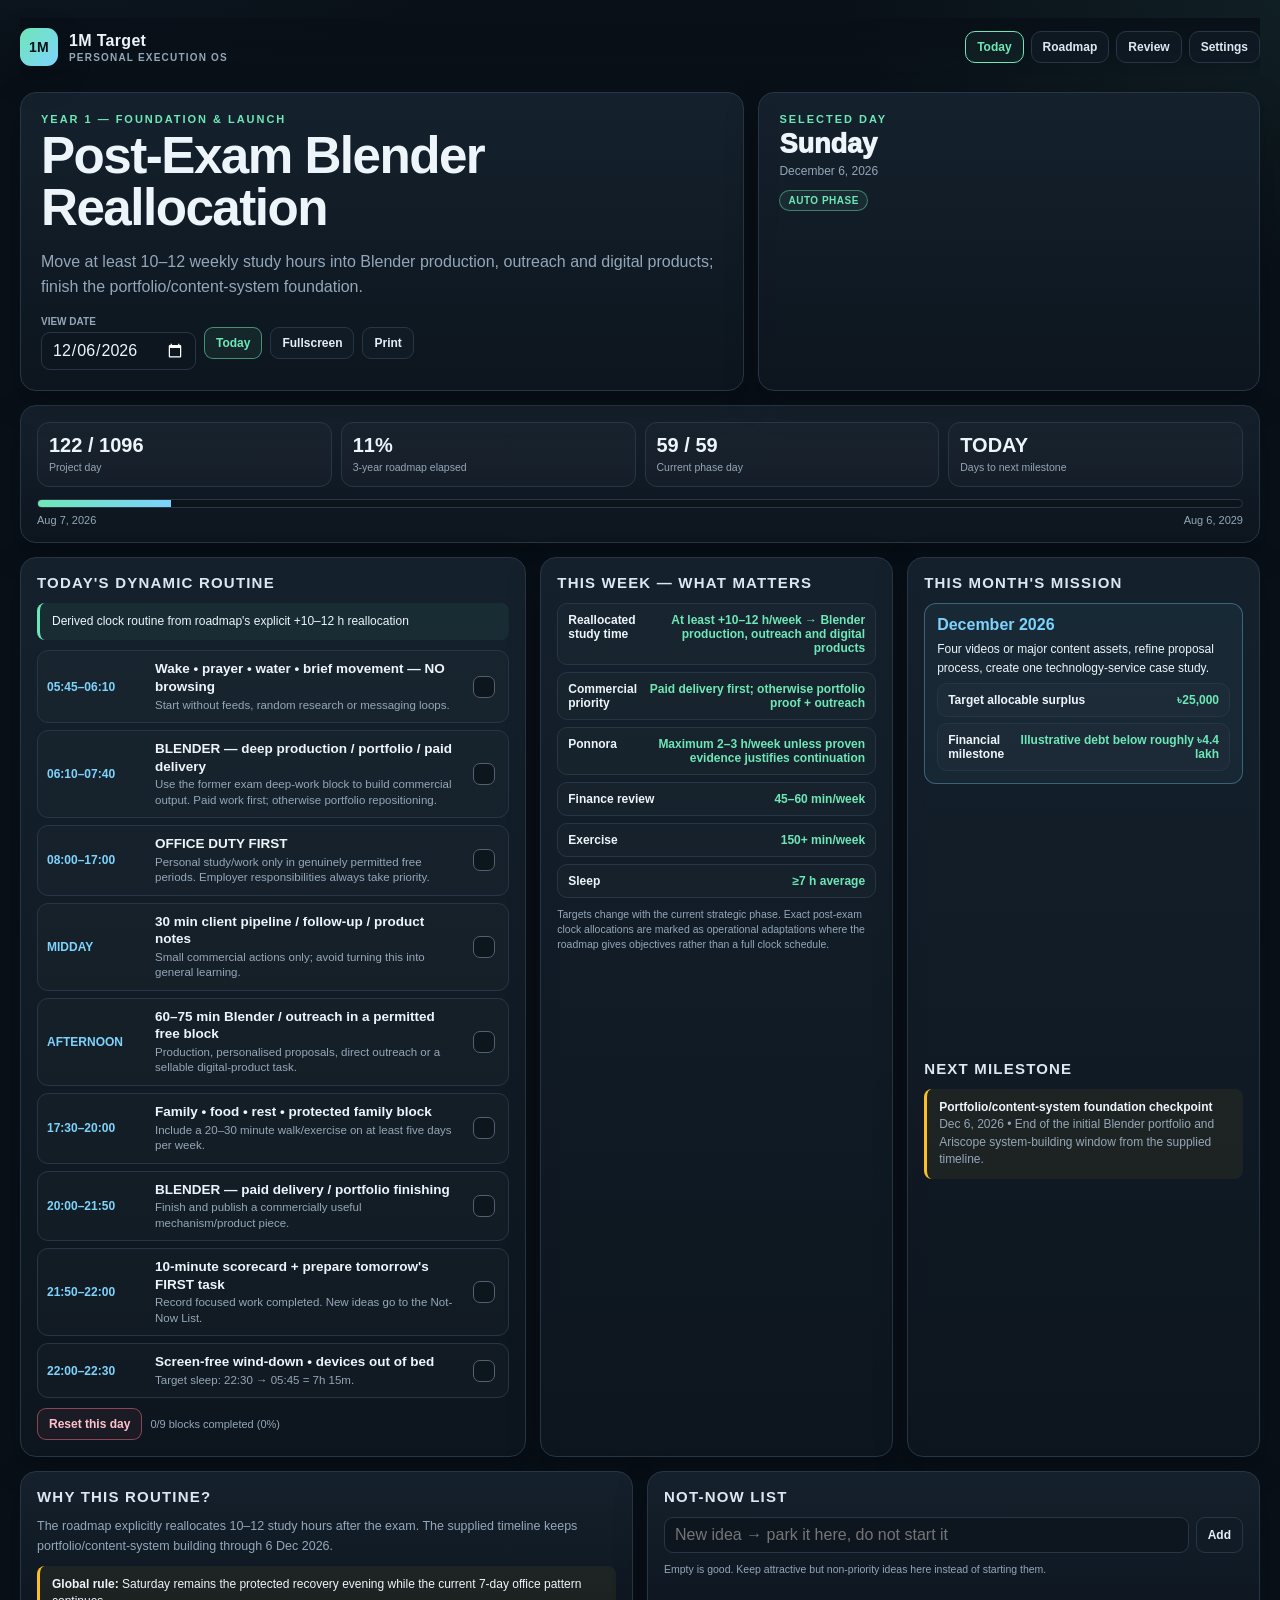
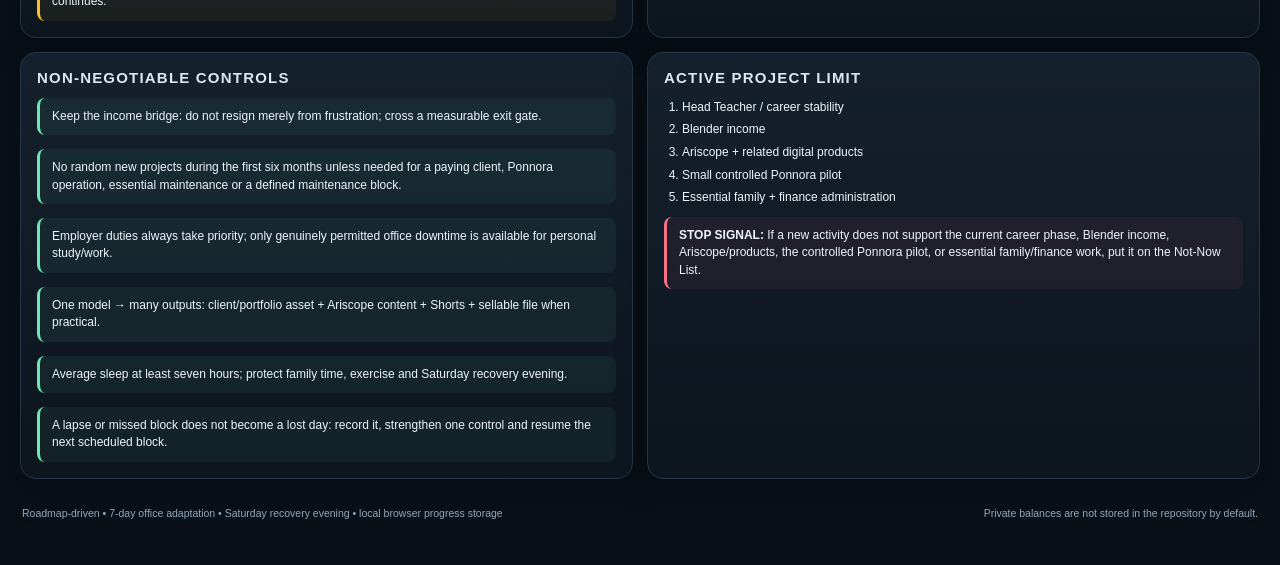
==== index.html @ 6cd64d15 "Add files via upload" ====
<!doctype html>
<html lang="en">
<head>
  <meta charset="utf-8">
  <meta name="viewport" content="width=device-width,initial-scale=1">
  <meta name="theme-color" content="#091018">
  <title>1M Target — Today</title>
  <link rel="manifest" href="manifest.webmanifest">
  <link rel="icon" href="assets/icon.svg" type="image/svg+xml">
  <link rel="stylesheet" href="css/app.css">
</head>
<body>
<div class="shell">
  <div class="topbar">
    <a class="brand" href="index.html"><span class="brandmark">1M</span><span>1M Target<small>Personal Execution OS</small></span></a>
    <nav class="nav" aria-label="Main navigation">
      <a class="active" href="index.html">Today</a><a href="timeline.html">Roadmap</a><a href="review.html">Review</a><a href="settings.html">Settings</a>
    </nav>
  </div>

  <section class="hero">
    <div class="heroMain">
      <div class="eyebrow" id="yearLabel">3-Year Execution System</div>
      <h1 id="phaseName">Loading…</h1>
      <p id="phasePriority" class="muted">—</p>
      <div class="controls">
        <label class="field"><span class="muted" style="font-size:10px;font-weight:800">VIEW DATE</span><input type="date" id="viewDate"></label>
        <button class="btn primary" id="todayBtn">Today</button>
        <button class="btn" id="fullscreenBtn">Fullscreen</button>
        <button class="btn" onclick="window.print()">Print</button>
      </div>
    </div>
    <div class="heroSide">
      <div class="eyebrow">Selected Day</div>
      <div class="big" id="dayName">—</div>
      <div class="sub" id="dateLabel">—</div>
      <div style="margin-top:12px"><span class="badge good" id="phaseBadge">AUTO PHASE</span> <span class="badge warn hide" id="examBadge">EXAM DATE ESTIMATED</span></div>
    </div>
  </section>

  <section class="card" style="margin-bottom:14px">
    <div class="kpis">
      <div class="kpi"><b id="projectDay">—</b><span>Project day</span></div>
      <div class="kpi"><b id="projectPct">—</b><span>3-year roadmap elapsed</span></div>
      <div class="kpi"><b id="phaseDay">—</b><span>Current phase day</span></div>
      <div class="kpi"><b id="nextMilestoneDays">—</b><span>Days to next milestone</span></div>
    </div>
    <div style="margin-top:12px"><div class="progress"><span id="projectProgress"></span></div><div class="progressMeta"><span id="projectStartLabel">—</span><span id="projectEndLabel">—</span></div></div>
  </section>

  <div class="grid3">
    <section class="card wide">
      <h2>Today's Dynamic Routine</h2>
      <div class="callout good" id="routineSource">—</div>
      <div class="routine" id="routineList" style="margin-top:10px"></div>
      <div class="controls" style="margin-top:10px"><button class="btn danger" id="resetRoutine">Reset this day</button><span class="muted" id="routineScore" style="font-size:11px"></span></div>
    </section>

    <section class="card">
      <h2>This Week — What Matters</h2>
      <div class="targetList" id="weeklyTargets"></div>
      <div class="sourceNote" style="margin-top:9px">Targets change with the current strategic phase. Exact post-exam clock allocations are marked as operational adaptations where the roadmap gives objectives rather than a full clock schedule.</div>
    </section>

    <section class="card stack">
      <div>
        <h2>This Month's Mission</h2>
        <div id="monthMission"></div>
      </div>
      <div>
        <h2>Next Milestone</h2>
        <div id="nextMilestone" class="callout"></div>
      </div>
      <div id="examWarning" class="notice hide"></div>
    </section>
  </div>

  <div class="grid2" style="margin-top:14px">
    <section class="card">
      <h2>Why This Routine?</h2>
      <p id="phaseRationale" class="muted" style="font-size:12.5px;margin:0"></p>
      <div class="callout" style="margin-top:10px"><b>Global rule:</b> Saturday remains the protected recovery evening while the current 7-day office pattern continues.</div>
    </section>
    <section class="card">
      <h2>Not-Now List</h2>
      <div class="notnowForm"><input id="ideaInput" type="text" placeholder="New idea → park it here, do not start it"><button class="btn" id="addIdea">Add</button></div>
      <div class="ideaList" id="ideaList"></div>
    </section>
  </div>

  <div class="grid2" style="margin-top:14px">
    <section class="card">
      <h2>Non-Negotiable Controls</h2>
      <div id="globalControls" class="stack"></div>
    </section>
    <section class="card">
      <h2>Active Project Limit</h2>
      <ol class="list" id="activeProjects"></ol>
      <div class="callout danger" style="margin-top:10px"><b>STOP SIGNAL:</b> If a new activity does not support the current career phase, Blender income, Ariscope/products, the controlled Ponnora pilot, or essential family/finance work, put it on the Not-Now List.</div>
    </section>
  </div>

  <footer class="footer">
    <span>Roadmap-driven • 7-day office adaptation • Saturday recovery evening • local browser progress storage</span>
    <span>Private balances are not stored in the repository by default.</span>
  </footer>
</div>

<script src="data/settings.js"></script>
<script src="data/milestones.js"></script>
<script src="data/roadmap.js"></script>
<script src="data/routines.js"></script>
<script src="js/date-utils.js"></script>
<script src="js/storage.js"></script>
<script src="js/phase-engine.js"></script>
<script src="js/routine-engine.js"></script>
<script src="js/app.js"></script>
</body>
</html>
---- css/app.css ----
:root{
  --bg:#091018;
  --panel:#111a24;
  --panel2:#15212d;
  --line:#273647;
  --text:#edf5fb;
  --muted:#94a7b9;
  --accent:#6ee7b7;
  --blue:#7dd3fc;
  --amber:#fbbf24;
  --red:#fb7185;
  --violet:#c4b5fd;
  --green:#86efac;
  --shadow:0 12px 34px rgba(0,0,0,.24);
  --radius:16px;
}
*{box-sizing:border-box}
html{color-scheme:dark}
body{margin:0;background:radial-gradient(900px 500px at 5% -10%,rgba(125,211,252,.08),transparent 60%),radial-gradient(800px 500px at 100% 0%,rgba(110,231,183,.07),transparent 55%),var(--bg);color:var(--text);font-family:Inter,Segoe UI,Arial,sans-serif;min-height:100vh}
a{color:inherit;text-decoration:none}
button,input,select,textarea{font:inherit}
button{cursor:pointer}
.shell{max-width:1500px;margin:0 auto;padding:18px 20px 34px}
.topbar{display:flex;align-items:center;justify-content:space-between;gap:16px;margin-bottom:16px;position:sticky;top:0;z-index:20;padding:10px 0;background:linear-gradient(180deg,rgba(9,16,24,.98),rgba(9,16,24,.82),transparent)}
.brand{display:flex;align-items:center;gap:11px;font-weight:900;letter-spacing:.02em}
.brandmark{width:38px;height:38px;border-radius:11px;display:grid;place-items:center;background:linear-gradient(135deg,var(--accent),var(--blue));color:#041017;font-size:14px;box-shadow:var(--shadow)}
.brand small{display:block;font-size:10px;color:var(--muted);font-weight:700;letter-spacing:.12em;text-transform:uppercase;margin-top:2px}
.nav{display:flex;gap:7px;flex-wrap:wrap;justify-content:flex-end}
.nav a{border:1px solid var(--line);background:rgba(17,26,36,.82);border-radius:10px;padding:8px 11px;font-size:12px;font-weight:800;color:#dce8f2}
.nav a.active,.nav a:hover{border-color:var(--accent);color:var(--accent);background:rgba(110,231,183,.06)}
.hero{display:grid;grid-template-columns:1.3fr .9fr;gap:14px;margin-bottom:14px}
.card,.heroMain,.heroSide{border:1px solid var(--line);background:linear-gradient(180deg,rgba(21,33,45,.97),rgba(13,21,30,.97));border-radius:var(--radius);box-shadow:var(--shadow)}
.heroMain,.heroSide{padding:20px}
.eyebrow{font-size:11px;letter-spacing:.18em;text-transform:uppercase;font-weight:900;color:var(--accent)}
h1{margin:5px 0 7px;font-size:clamp(30px,4vw,52px);line-height:1.02;letter-spacing:-.03em}
h2{margin:0 0 12px;font-size:15px;letter-spacing:.08em;text-transform:uppercase;color:#dce7ef}
h3{margin:0 0 8px;font-size:18px}
p{line-height:1.55}.muted{color:var(--muted)}
.heroSide .big{font-size:27px;font-weight:950;margin-top:4px}.heroSide .sub{font-size:12px;color:var(--muted);margin-top:4px}
.badge{display:inline-flex;align-items:center;gap:6px;border:1px solid var(--line);border-radius:999px;padding:4px 8px;font-size:10px;font-weight:900;letter-spacing:.05em;text-transform:uppercase;color:#dbe8f2;background:rgba(255,255,255,.025)}
.badge.good{border-color:rgba(110,231,183,.45);color:var(--accent);background:rgba(110,231,183,.08)}
.badge.warn{border-color:rgba(251,191,36,.45);color:#ffd970;background:rgba(251,191,36,.08)}
.badge.danger{border-color:rgba(251,113,133,.45);color:#ffc2cd;background:rgba(251,113,133,.08)}
.grid3{display:grid;grid-template-columns:1.32fr .92fr .92fr;gap:14px}.grid2{display:grid;grid-template-columns:1fr 1fr;gap:14px}.stack{display:grid;gap:14px}
.card{padding:16px}
.kpis{display:grid;grid-template-columns:repeat(4,1fr);gap:9px}.kpi{border:1px solid var(--line);border-radius:12px;padding:11px;background:rgba(255,255,255,.018)}.kpi b{font-size:20px;display:block}.kpi span{font-size:10.5px;color:var(--muted);line-height:1.3}
.progress{height:9px;border-radius:999px;background:#0c131b;border:1px solid #293847;overflow:hidden}.progress>span{height:100%;display:block;background:linear-gradient(90deg,var(--accent),var(--blue));width:0}
.progressMeta{display:flex;justify-content:space-between;gap:10px;font-size:11px;color:var(--muted);margin-top:6px}
.routine{display:grid;gap:7px}.slot{display:grid;grid-template-columns:98px 1fr 30px;gap:10px;align-items:center;border:1px solid var(--line);background:rgba(255,255,255,.016);border-radius:11px;padding:9px}.slot .time{font-size:12px;font-weight:900;color:var(--blue)}.slot .title{font-size:13.5px;font-weight:800;line-height:1.3}.slot .detail{font-size:11.5px;color:var(--muted);line-height:1.35;margin-top:2px}
.check{appearance:none;width:22px;height:22px;border-radius:7px;border:1px solid #526171;background:#0d151d;position:relative}.check:checked{background:var(--accent);border-color:var(--accent)}.check:checked:after{content:'✓';position:absolute;inset:-1px 0 0 0;display:grid;place-items:center;color:#06130e;font-size:16px;font-weight:1000}
.targetList{display:grid;gap:7px}.target{display:grid;grid-template-columns:1fr auto;gap:10px;border:1px solid var(--line);border-radius:10px;padding:9px 10px;background:rgba(255,255,255,.015);font-size:12px}.target b{font-size:12px}.target span{color:var(--accent);font-weight:800;text-align:right}
.callout{border-left:3px solid var(--amber);background:rgba(251,191,36,.06);padding:10px 12px;border-radius:8px;font-size:12px;line-height:1.45}.callout.good{border-left-color:var(--accent);background:rgba(110,231,183,.06)}.callout.danger{border-left-color:var(--red);background:rgba(251,113,133,.06)}
.controls{display:flex;gap:8px;align-items:center;flex-wrap:wrap}.btn{border:1px solid var(--line);background:#111b26;color:#e4eef6;border-radius:9px;padding:8px 11px;font-weight:800;font-size:12px}.btn:hover{border-color:#526b83}.btn.primary{border-color:rgba(110,231,183,.55);color:var(--accent);background:rgba(110,231,183,.07)}.btn.danger{border-color:rgba(251,113,133,.5);color:#ffc1cc;background:rgba(251,113,133,.06)}
input[type=date],input[type=text],input[type=number],select,textarea{border:1px solid var(--line);background:#0d151e;color:var(--text);border-radius:9px;padding:8px 10px;min-height:36px}textarea{width:100%;min-height:82px;resize:vertical}.field{display:grid;gap:5px}.field label{font-size:11px;color:var(--muted);font-weight:800}.formGrid{display:grid;grid-template-columns:repeat(2,minmax(0,1fr));gap:10px}.formGrid.one{grid-template-columns:1fr}
.monthMission{border:1px solid rgba(125,211,252,.35);background:rgba(125,211,252,.05);border-radius:12px;padding:12px}.monthMission strong{color:var(--blue)}
.list{margin:0;padding-left:18px;line-height:1.55;font-size:12px}.list li+li{margin-top:4px}
.notnowForm{display:flex;gap:7px}.notnowForm input{flex:1}.ideaList{display:grid;gap:6px;margin-top:9px}.idea{display:grid;grid-template-columns:1fr auto;gap:8px;align-items:center;border:1px solid var(--line);border-radius:9px;padding:8px 9px;font-size:12px;background:rgba(255,255,255,.015)}
.sourceNote{font-size:10.5px;color:var(--muted);line-height:1.45}
.footer{margin-top:16px;padding:12px 2px;color:var(--muted);font-size:10.5px;display:flex;justify-content:space-between;gap:12px;flex-wrap:wrap}
.timelineTracks{display:grid;gap:11px}.track{border:1px solid var(--line);border-radius:13px;padding:12px;background:rgba(255,255,255,.014)}.trackHead{display:flex;justify-content:space-between;gap:10px;align-items:center;margin-bottom:8px}.trackHead b{font-size:13px}.trackItems{display:grid;gap:7px}.trackItem{border-left:4px solid var(--blue);background:rgba(125,211,252,.05);padding:9px 10px;border-radius:8px;display:grid;grid-template-columns:1fr auto;gap:12px}.trackItem.active{outline:1px solid var(--accent);background:rgba(110,231,183,.07)}.trackItem .date{font-size:10.5px;color:var(--muted);white-space:nowrap}.trackItem .name{font-size:12.5px;font-weight:850}.trackItem small{display:block;color:var(--muted);font-size:10.5px;margin-top:3px}
.yearCards{display:grid;grid-template-columns:repeat(3,1fr);gap:10px}.yearCard{border:1px solid var(--line);border-radius:12px;padding:12px}.yearCard.active{border-color:var(--accent);background:rgba(110,231,183,.05)}.yearCard h3{font-size:14px}.yearCard p{font-size:11.5px;color:var(--muted);margin:6px 0 0}
.milestones{display:grid;gap:7px}.milestone{display:grid;grid-template-columns:105px 1fr;gap:10px;border-bottom:1px dashed var(--line);padding:8px 0}.milestone:last-child{border-bottom:0}.milestone .date{font-size:11px;color:var(--blue);font-weight:900}.milestone .title{font-size:12px;font-weight:800}.milestone small{display:block;color:var(--muted);margin-top:2px;font-size:10.5px}
.reviewQ{display:grid;gap:6px;margin-bottom:12px}.reviewQ label{font-size:12px;font-weight:800}.saveStatus{font-size:11px;color:var(--accent);min-height:16px}
.gate{display:grid;gap:7px}.gateItem{display:grid;grid-template-columns:26px 1fr;gap:9px;align-items:start;border:1px solid var(--line);border-radius:10px;padding:9px;background:rgba(255,255,255,.014)}.gateItem input{margin-top:2px}.gateItem b{font-size:12px}.gateItem small{display:block;color:var(--muted);font-size:10.5px;margin-top:2px}
.notice{border:1px solid rgba(251,191,36,.38);background:rgba(251,191,36,.055);padding:10px 12px;border-radius:10px;font-size:11.5px;line-height:1.45}
.privacy{border-color:rgba(110,231,183,.38);background:rgba(110,231,183,.055)}
.hide{display:none!important}
@media(max-width:1150px){.grid3{grid-template-columns:1fr 1fr}.grid3>.wide{grid-column:1/-1}.hero{grid-template-columns:1fr}.kpis{grid-template-columns:repeat(2,1fr)}}
@media(max-width:760px){.shell{padding:10px 11px 26px}.topbar{align-items:flex-start;flex-direction:column}.nav{justify-content:flex-start}.grid3,.grid2,.formGrid,.yearCards{grid-template-columns:1fr}.slot{grid-template-columns:82px 1fr 28px}.kpis{grid-template-columns:1fr 1fr}.trackItem{grid-template-columns:1fr}.trackItem .date{white-space:normal}.heroMain,.heroSide,.card{padding:13px}.notnowForm{flex-direction:column}.milestone{grid-template-columns:90px 1fr}}
@media print{body{background:#fff;color:#111}.topbar,.controls,.notnowForm,.footer,.btn{display:none!important}.card,.heroMain,.heroSide,.yearCard,.track{box-shadow:none;background:#fff;border-color:#bbb}.muted,.slot .detail,.sourceNote,.trackItem small,.yearCard p{color:#444}.slot,.target,.idea,.trackItem{background:#fff;border-color:#ccc}.shell{max-width:none;padding:0}.hero{grid-template-columns:1fr 1fr}@page{margin:10mm}}
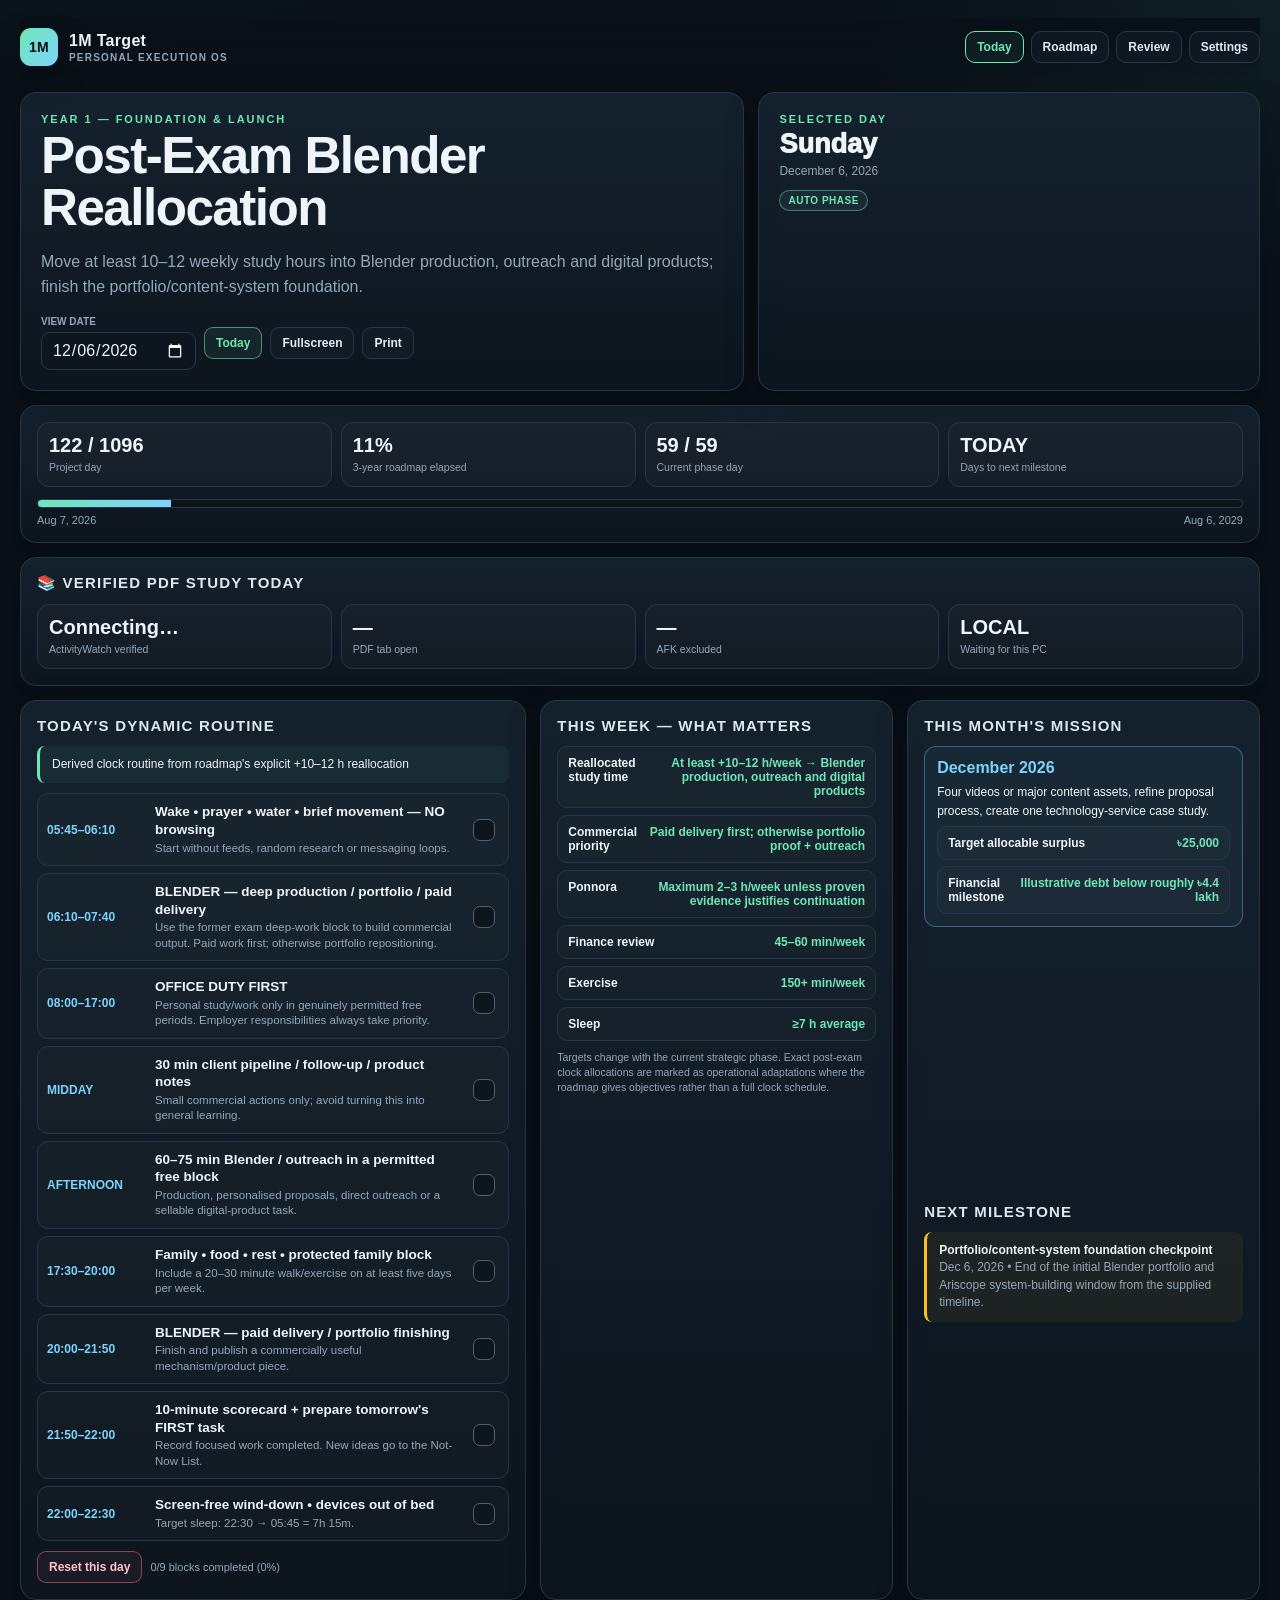
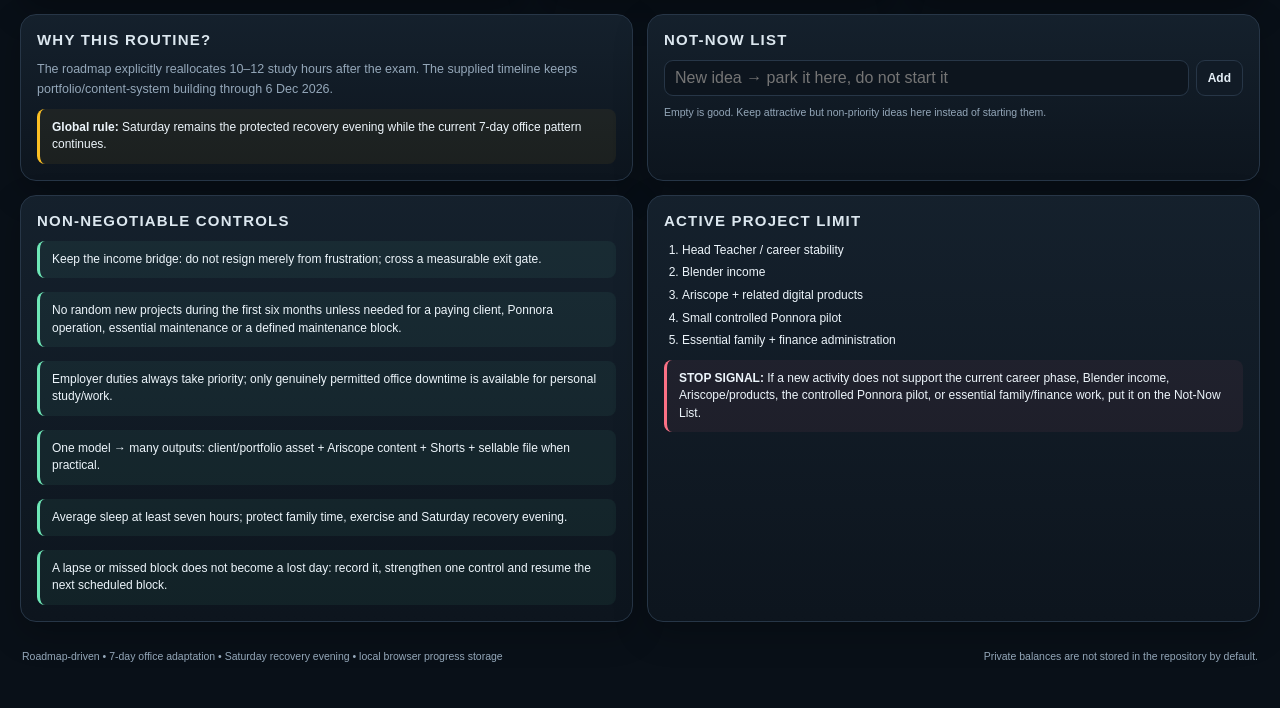
==== commit e8833af3: "Update index.html" ====
--- a/index.html
+++ b/index.html
@@ -48,6 +48,32 @@
     <div style="margin-top:12px"><div class="progress"><span id="projectProgress"></span></div><div class="progressMeta"><span id="projectStartLabel">—</span><span id="projectEndLabel">—</span></div></div>
   </section>
 
+  <section class="card" id="pdfReadingCard" style="margin-bottom:14px">
+  <h2>📚 Verified PDF Study Today</h2>
+
+  <div class="kpis">
+    <div class="kpi">
+      <b id="pdfVerifiedTime">Connecting…</b>
+      <span>ActivityWatch verified</span>
+    </div>
+
+    <div class="kpi">
+      <b id="pdfRawTime">—</b>
+      <span>PDF tab open</span>
+    </div>
+
+    <div class="kpi">
+      <b id="pdfAfkTime">—</b>
+      <span>AFK excluded</span>
+    </div>
+
+    <div class="kpi">
+      <b id="pdfReadingStatus">LOCAL</b>
+      <span id="pdfReadingUpdated">Waiting for this PC</span>
+    </div>
+  </div>
+</section>
+  
   <div class="grid3">
     <section class="card wide">
       <h2>Today's Dynamic Routine</h2>
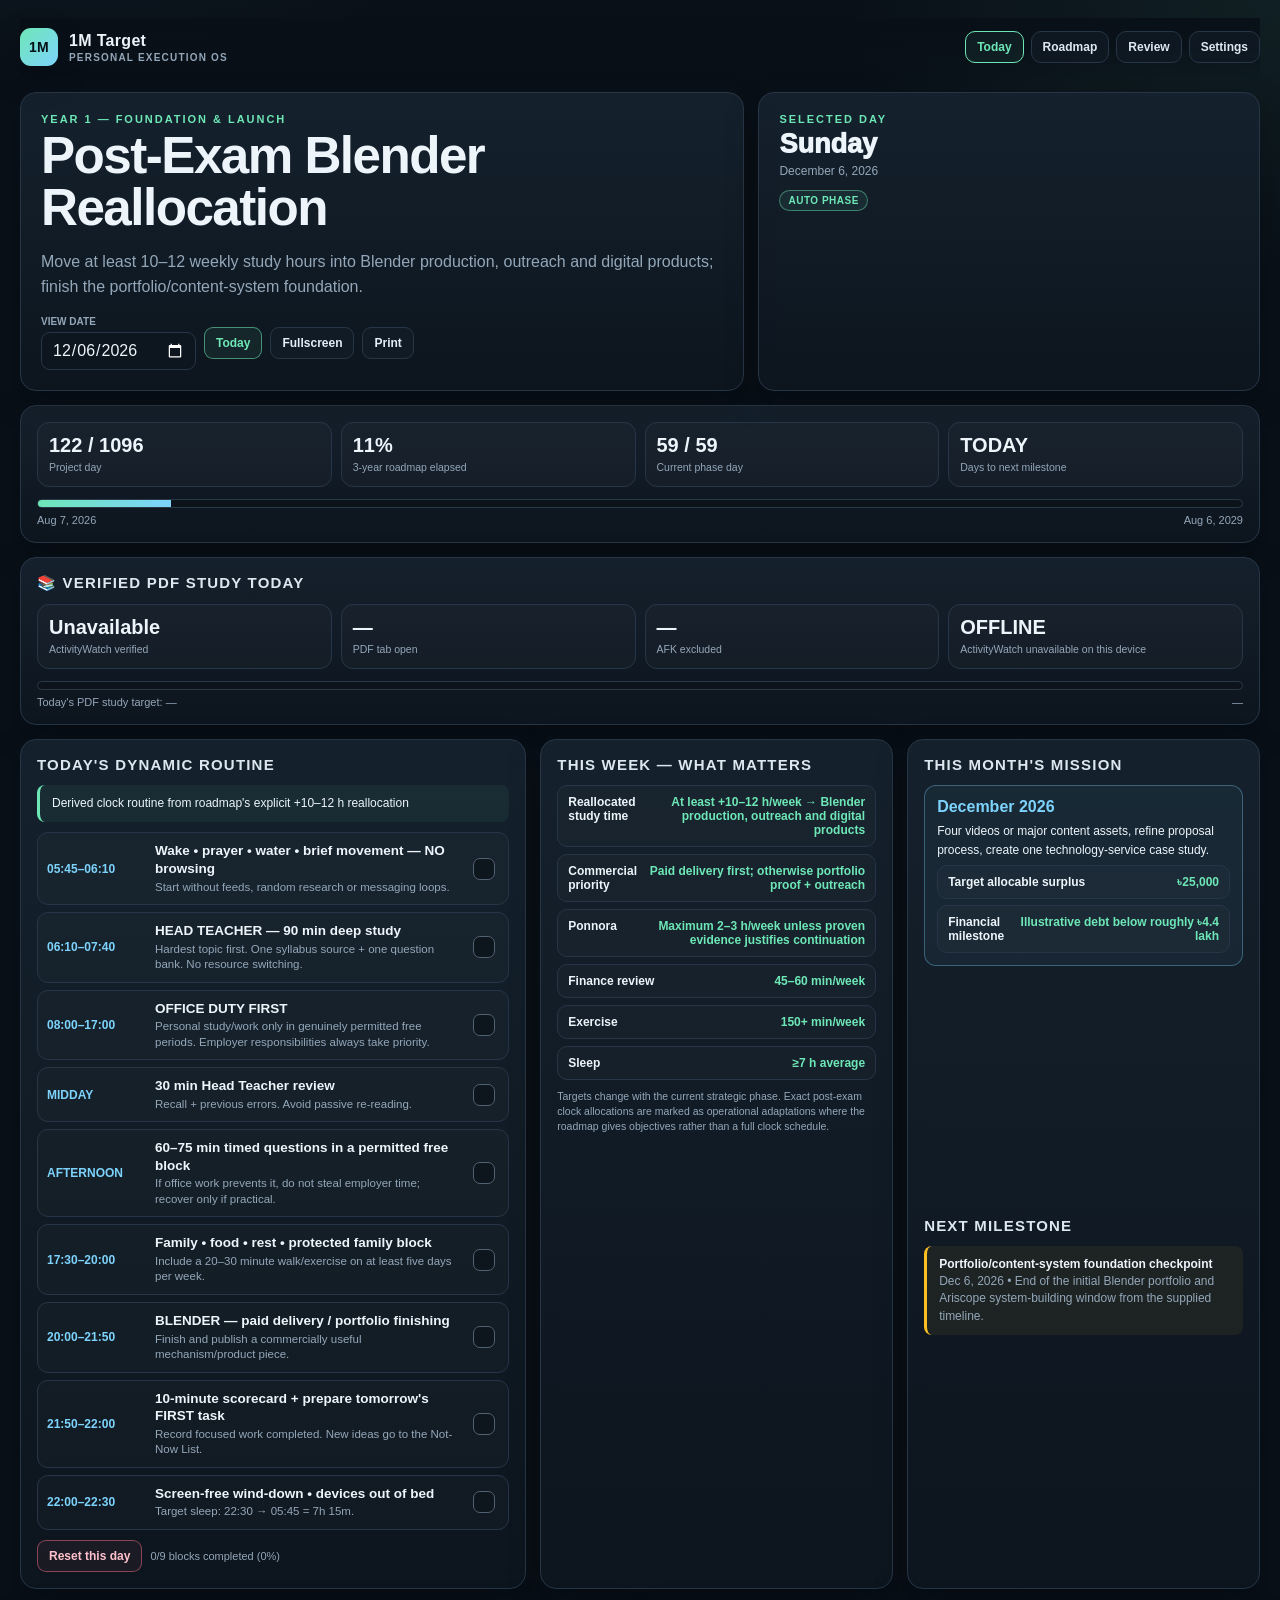
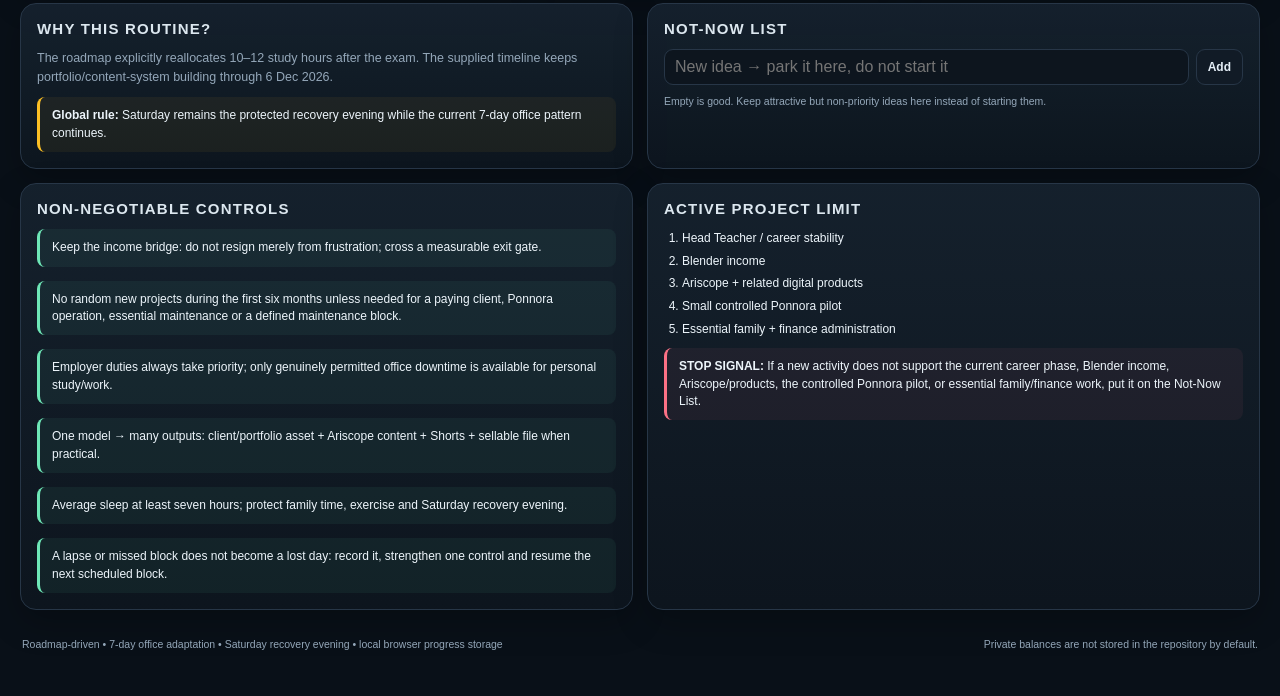
==== commit 6d73eb64: "Update index.html" ====
--- a/index.html
+++ b/index.html
@@ -72,6 +72,16 @@
       <span id="pdfReadingUpdated">Waiting for this PC</span>
     </div>
   </div>
+  <div style="margin-top:12px">
+    <div class="progress">
+      <span id="pdfTargetProgress"></span>
+    </div>
+
+    <div class="progressMeta">
+      <span id="pdfTargetLabel">Today's PDF study target: —</span>
+      <span id="pdfTargetPct">—</span>
+    </div>
+  </div>   
 </section>
   
   <div class="grid3">
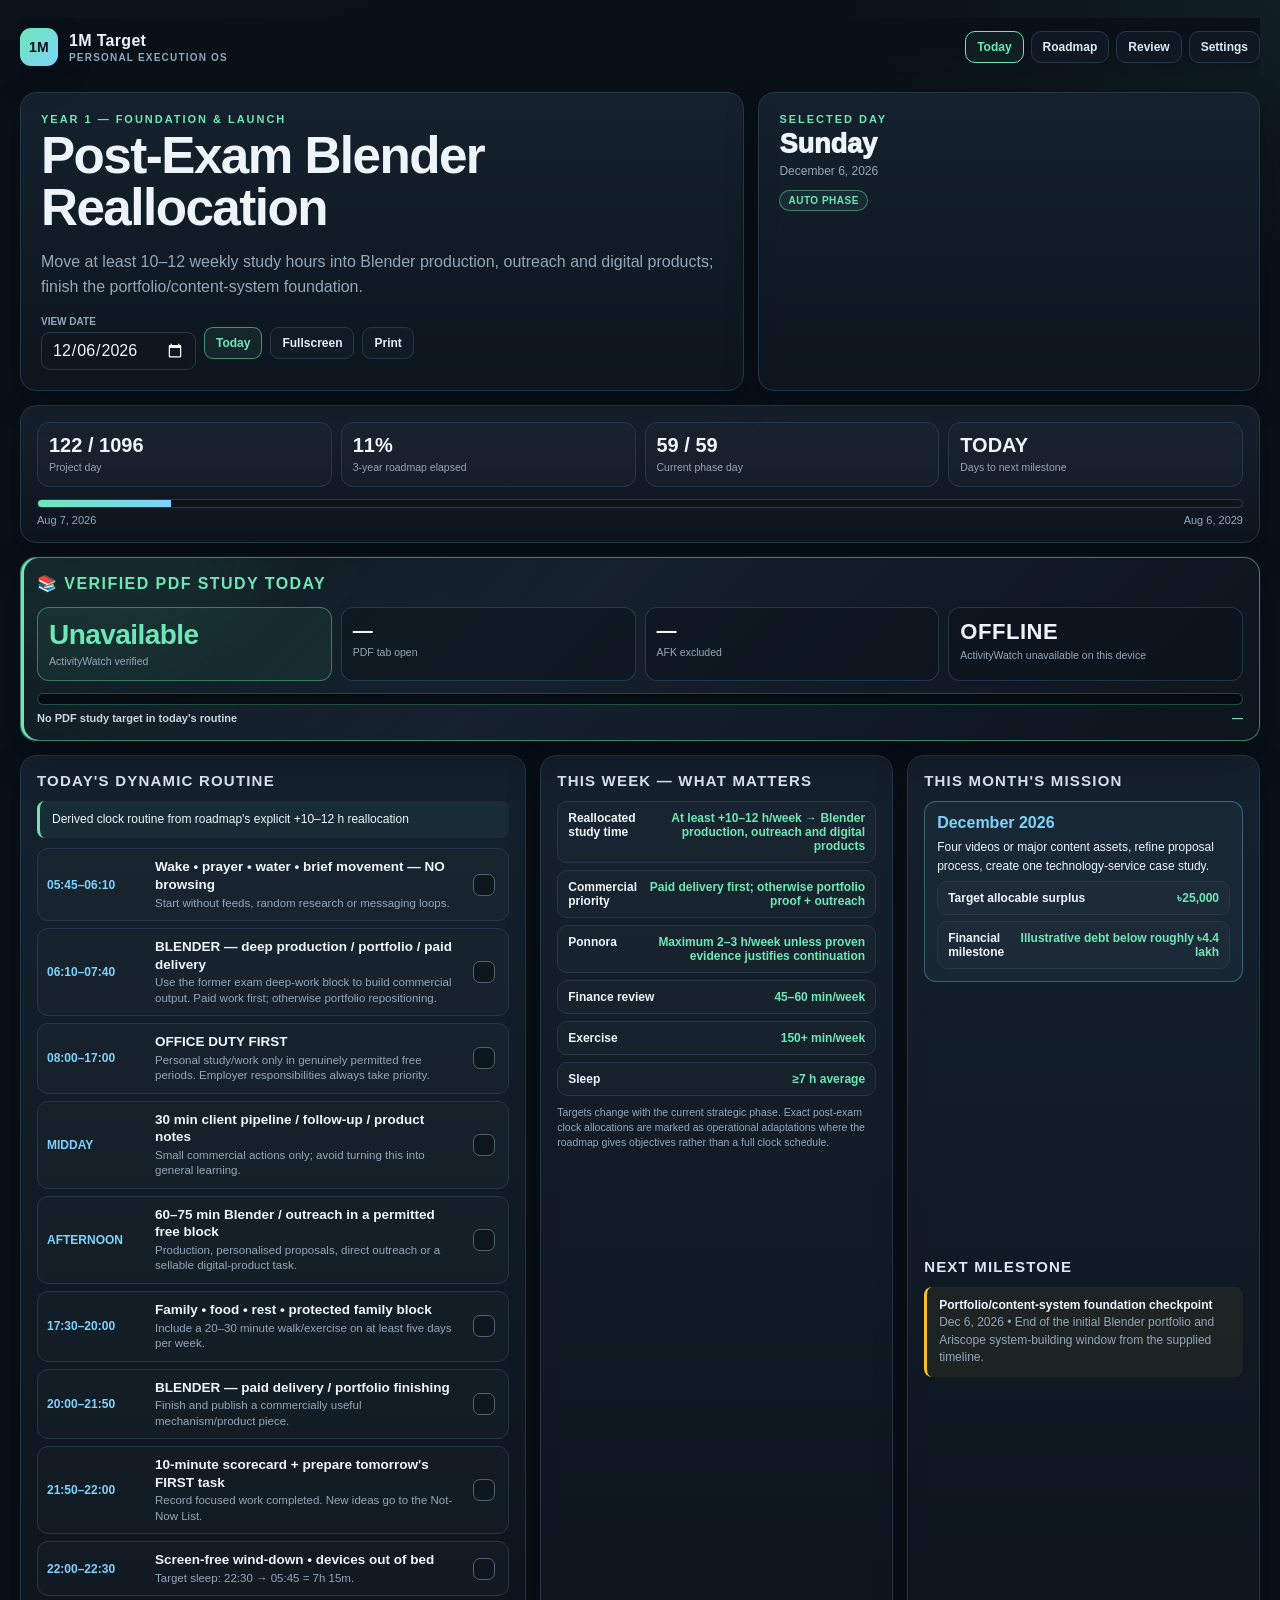
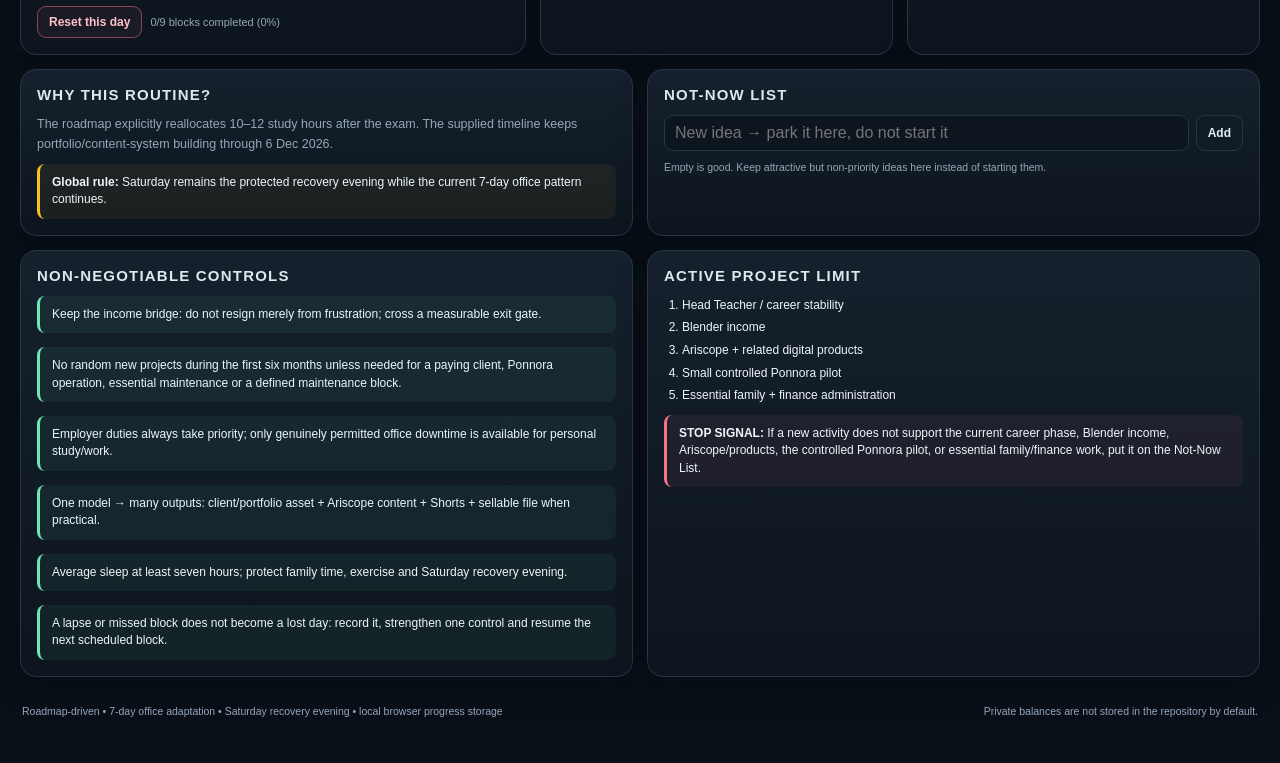
==== commit 9f1c1cea: "Update index.html" ====
--- a/index.html
+++ b/index.html
@@ -72,16 +72,34 @@
       <span id="pdfReadingUpdated">Waiting for this PC</span>
     </div>
   </div>
-  <div style="margin-top:12px">
-    <div class="progress">
-      <span id="pdfTargetProgress"></span>
-    </div>
+<div style="margin-top:12px">
 
-    <div class="progressMeta">
-      <span id="pdfTargetLabel">Today's PDF study target: —</span>
-      <span id="pdfTargetPct">—</span>
-    </div>
-  </div>   
+  <!-- New dynamic segmented study bar -->
+  <div
+    id="pdfSegmentBar"
+    class="pdfSegmentBar"
+    aria-label="Today's PDF study blocks"
+    hidden
+  ></div>
+
+  <!-- Shows which routine block the verified time is currently filling -->
+  <div
+    id="pdfCurrentBlock"
+    class="pdfCurrentBlock"
+    hidden
+  ></div>
+
+  <!-- Existing bar kept temporarily until segmented system is activated -->
+  <div class="progress" id="pdfLegacyProgress">
+    <span id="pdfTargetProgress"></span>
+  </div>
+
+  <div class="progressMeta">
+    <span id="pdfTargetLabel">Today's PDF study target: —</span>
+    <span id="pdfTargetPct">—</span>
+  </div>
+
+</div>
 </section>
   
   <div class="grid3">
--- a/css/app.css
+++ b/css/app.css
@@ -67,4 +67,138 @@
 .hide{display:none!important}
 @media(max-width:1150px){.grid3{grid-template-columns:1fr 1fr}.grid3>.wide{grid-column:1/-1}.hero{grid-template-columns:1fr}.kpis{grid-template-columns:repeat(2,1fr)}}
 @media(max-width:760px){.shell{padding:10px 11px 26px}.topbar{align-items:flex-start;flex-direction:column}.nav{justify-content:flex-start}.grid3,.grid2,.formGrid,.yearCards{grid-template-columns:1fr}.slot{grid-template-columns:82px 1fr 28px}.kpis{grid-template-columns:1fr 1fr}.trackItem{grid-template-columns:1fr}.trackItem .date{white-space:normal}.heroMain,.heroSide,.card{padding:13px}.notnowForm{flex-direction:column}.milestone{grid-template-columns:90px 1fr}}
+
+/* ================================================================
+   VERIFIED PDF STUDY — PRIMARY EXECUTION METRIC
+   ================================================================ */
+
+#pdfReadingCard{
+  position:relative;
+  overflow:hidden;
+
+  border-color:rgba(110,231,183,.48);
+
+  background:
+    linear-gradient(
+      135deg,
+      rgba(110,231,183,.075),
+      rgba(21,33,45,.98) 42%,
+      rgba(13,21,30,.98)
+    );
+
+  box-shadow:
+    0 16px 40px rgba(0,0,0,.30),
+    0 0 0 1px rgba(110,231,183,.05),
+    inset 3px 0 0 var(--accent);
+}
+
+
+/* subtle highlight — not distracting */
+#pdfReadingCard::before{
+  content:"";
+  position:absolute;
+  top:-100px;
+  left:-80px;
+  width:320px;
+  height:190px;
+  border-radius:50%;
+  background:rgba(110,231,183,.055);
+  filter:blur(38px);
+  pointer-events:none;
+}
+
+
+/* Section heading */
+#pdfReadingCard h2{
+  position:relative;
+  z-index:1;
+
+  color:var(--accent);
+  font-size:16px;
+  letter-spacing:.09em;
+  margin-bottom:14px;
+}
+
+
+/* KPI boxes */
+#pdfReadingCard .kpis{
+  position:relative;
+  z-index:1;
+}
+
+#pdfReadingCard .kpi{
+  background:rgba(9,16,24,.40);
+  border-color:rgba(125,211,252,.18);
+}
+
+
+/* Most important number */
+#pdfReadingCard .kpi:first-child{
+  border-color:rgba(110,231,183,.42);
+  background:rgba(110,231,183,.055);
+}
+
+#pdfVerifiedTime{
+  font-size:28px !important;
+  color:var(--accent);
+  letter-spacing:-.02em;
+}
+
+
+/* Current connection state */
+#pdfReadingStatus{
+  font-size:22px !important;
+  letter-spacing:.025em;
+}
+
+
+/* Stronger study progress bar */
+#pdfReadingCard .progress{
+  height:12px;
+
+  border-color:rgba(110,231,183,.28);
+
+  background:rgba(5,11,17,.85);
+
+  box-shadow:
+    inset 0 1px 3px rgba(0,0,0,.4);
+}
+
+#pdfReadingCard .progress > span{
+  box-shadow:
+    0 0 12px rgba(110,231,183,.28);
+}
+
+
+/* Target information */
+#pdfReadingCard .progressMeta{
+  margin-top:7px;
+  font-weight:700;
+}
+
+#pdfTargetLabel{
+  color:#c9d8e3;
+}
+
+#pdfTargetPct{
+  color:var(--accent);
+  font-weight:900;
+}
+
+
+/* Mobile */
+@media(max-width:760px){
+  #pdfVerifiedTime{
+    font-size:25px !important;
+  }
+
+  #pdfReadingStatus{
+    font-size:19px !important;
+  }
+
+  #pdfReadingCard .progress{
+    height:11px;
+  }
+}
+
 @media print{body{background:#fff;color:#111}.topbar,.controls,.notnowForm,.footer,.btn{display:none!important}.card,.heroMain,.heroSide,.yearCard,.track{box-shadow:none;background:#fff;border-color:#bbb}.muted,.slot .detail,.sourceNote,.trackItem small,.yearCard p{color:#444}.slot,.target,.idea,.trackItem{background:#fff;border-color:#ccc}.shell{max-width:none;padding:0}.hero{grid-template-columns:1fr 1fr}@page{margin:10mm}}
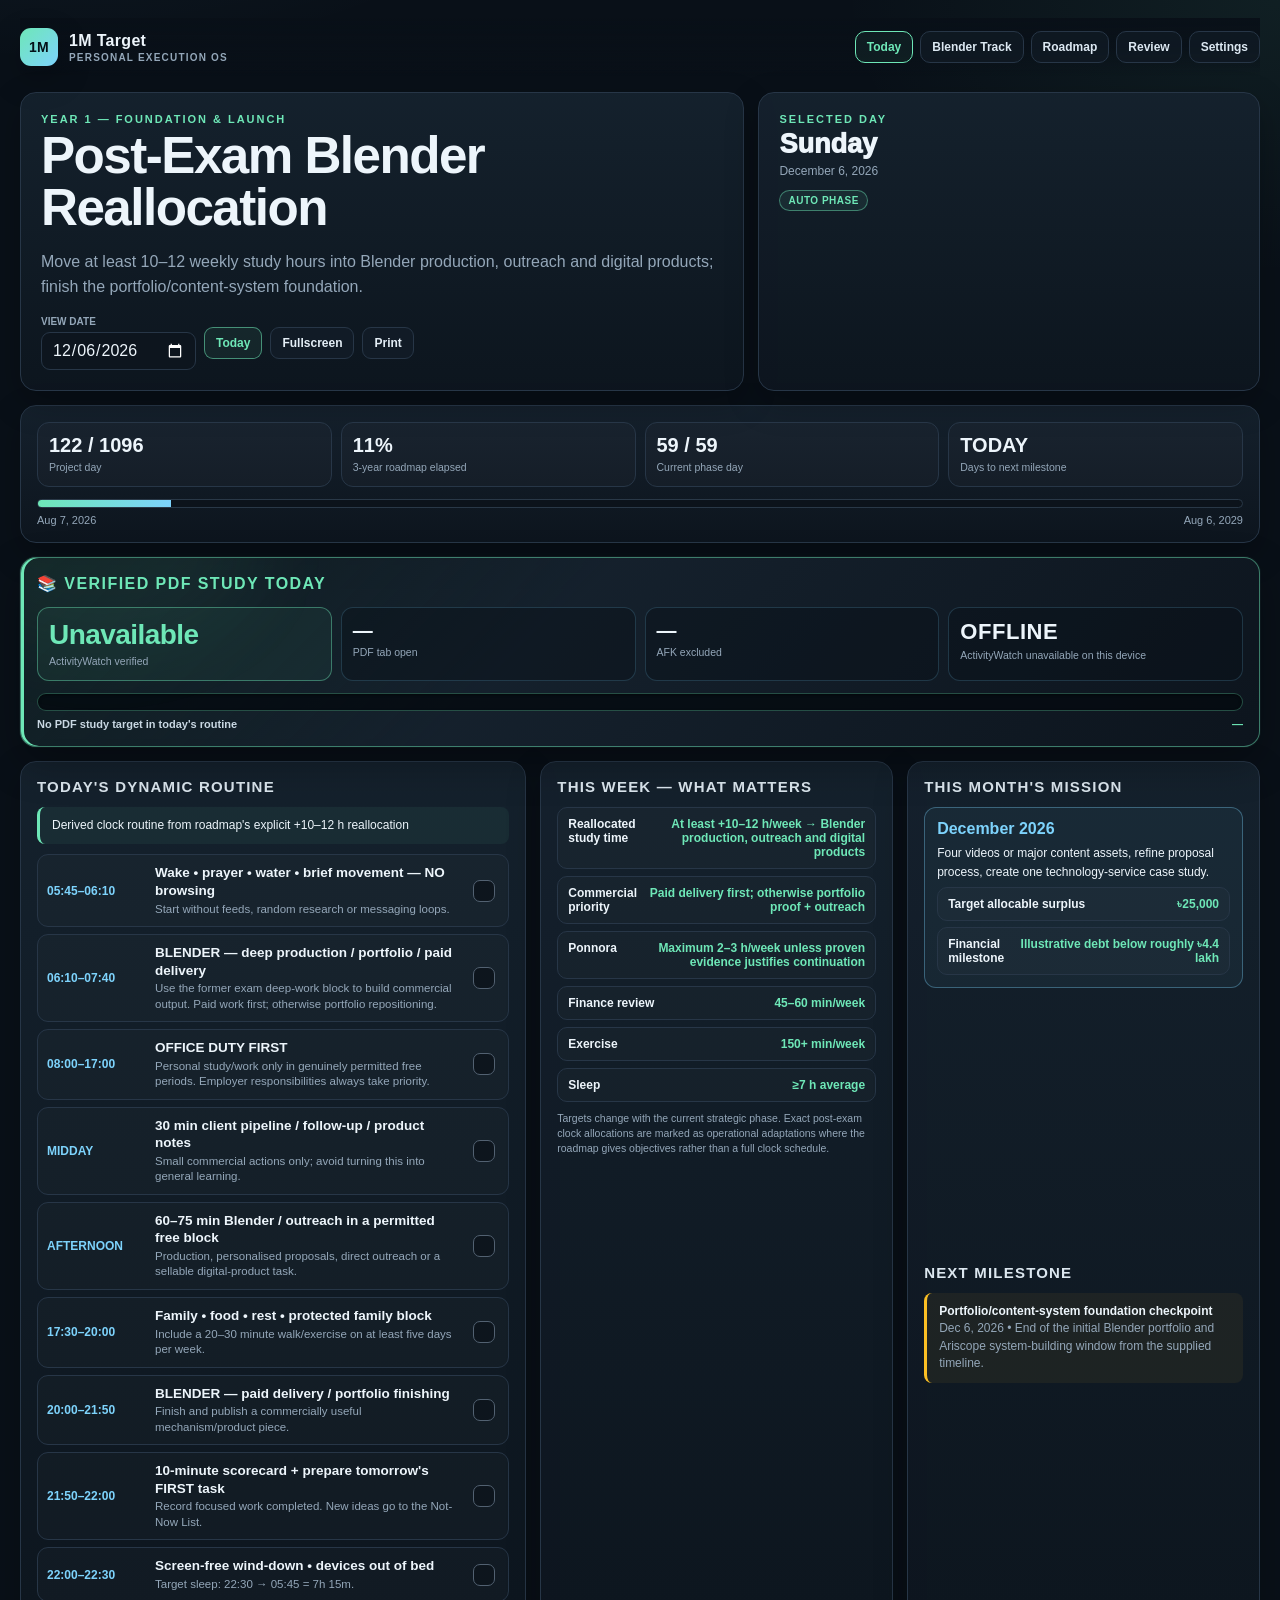
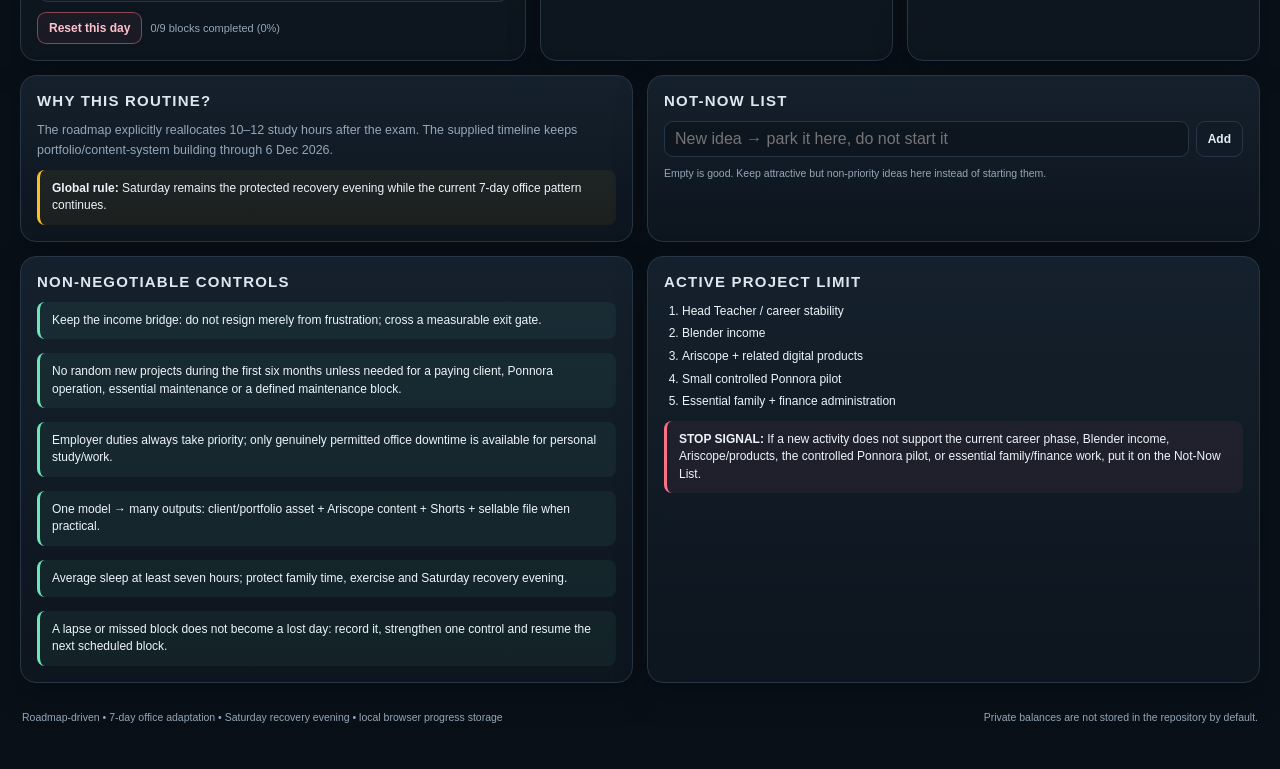
==== commit 03814c5a: "Add Blender Track navigation link" ====
--- a/index.html
+++ b/index.html
@@ -14,7 +14,7 @@
   <div class="topbar">
     <a class="brand" href="index.html"><span class="brandmark">1M</span><span>1M Target<small>Personal Execution OS</small></span></a>
     <nav class="nav" aria-label="Main navigation">
-      <a class="active" href="index.html">Today</a><a href="timeline.html">Roadmap</a><a href="review.html">Review</a><a href="settings.html">Settings</a>
+      <a class="active" href="index.html">Today</a><a href="blender.html">Blender Track</a><a href="timeline.html">Roadmap</a><a href="review.html">Review</a><a href="settings.html">Settings</a>
     </nav>
   </div>
 
--- a/css/app.css
+++ b/css/app.css
@@ -201,4 +201,116 @@
   }
 }
 
+/* ================================================================
+   VERIFIED PDF STUDY — SEGMENTED ROUTINE PROGRESS
+   ================================================================ */
+
+.pdfSegmentBar{
+  display:flex;
+  width:100%;
+  min-height:18px;
+  border:1px solid rgba(110,231,183,.30);
+  border-radius:999px;
+  overflow:hidden;
+  background:rgba(5,11,17,.85);
+  box-shadow:
+    inset 0 1px 3px rgba(0,0,0,.45);
+}
+
+.pdfSegment{
+  position:relative;
+  min-width:0;
+  height:18px;
+  background:rgba(255,255,255,.035);
+  border-right:1px solid rgba(255,255,255,.12);
+  overflow:hidden;
+}
+
+.pdfSegment:last-child{
+  border-right:none;
+}
+
+.pdfSegmentFill{
+  position:absolute;
+  inset:0 auto 0 0;
+  width:0%;
+  background:linear-gradient(
+    90deg,
+    rgba(110,231,183,.80),
+    rgba(125,211,252,.78)
+  );
+  transition:width .35s ease;
+}
+
+.pdfSegment.completed .pdfSegmentFill{
+  width:100% !important;
+}
+
+.pdfSegmentLabel{
+  position:relative;
+  z-index:2;
+  display:flex;
+  align-items:center;
+  justify-content:center;
+  height:100%;
+  padding:0 8px;
+  font-size:10px;
+  font-weight:800;
+  letter-spacing:.02em;
+  color:#dce8ef;
+  white-space:nowrap;
+  overflow:hidden;
+  text-overflow:ellipsis;
+  text-shadow:0 1px 2px rgba(0,0,0,.75);
+}
+
+.pdfSegment.stretch{
+  background:
+    repeating-linear-gradient(
+      135deg,
+      rgba(110,231,183,.03) 0,
+      rgba(110,231,183,.03) 6px,
+      rgba(125,211,252,.06) 6px,
+      rgba(125,211,252,.06) 12px
+    );
+}
+
+.pdfSegment.stretch .pdfSegmentLabel{
+  color:#b9cbd6;
+}
+
+.pdfCurrentBlock{
+  margin-top:8px;
+  padding:8px 10px;
+  border-radius:9px;
+  border:1px solid rgba(125,211,252,.16);
+  background:rgba(8,15,23,.46);
+  color:#cbd8e1;
+  font-size:12px;
+  font-weight:700;
+}
+
+.pdfCurrentBlock strong{
+  color:var(--accent);
+}
+
+@media(max-width:760px){
+  .pdfSegmentBar{
+    min-height:20px;
+  }
+
+  .pdfSegment{
+    height:20px;
+  }
+
+  .pdfSegmentLabel{
+    font-size:9px;
+    padding:0 5px;
+  }
+
+  .pdfCurrentBlock{
+    font-size:11px;
+  }
+}
+
 @media print{body{background:#fff;color:#111}.topbar,.controls,.notnowForm,.footer,.btn{display:none!important}.card,.heroMain,.heroSide,.yearCard,.track{box-shadow:none;background:#fff;border-color:#bbb}.muted,.slot .detail,.sourceNote,.trackItem small,.yearCard p{color:#444}.slot,.target,.idea,.trackItem{background:#fff;border-color:#ccc}.shell{max-width:none;padding:0}.hero{grid-template-columns:1fr 1fr}@page{margin:10mm}}
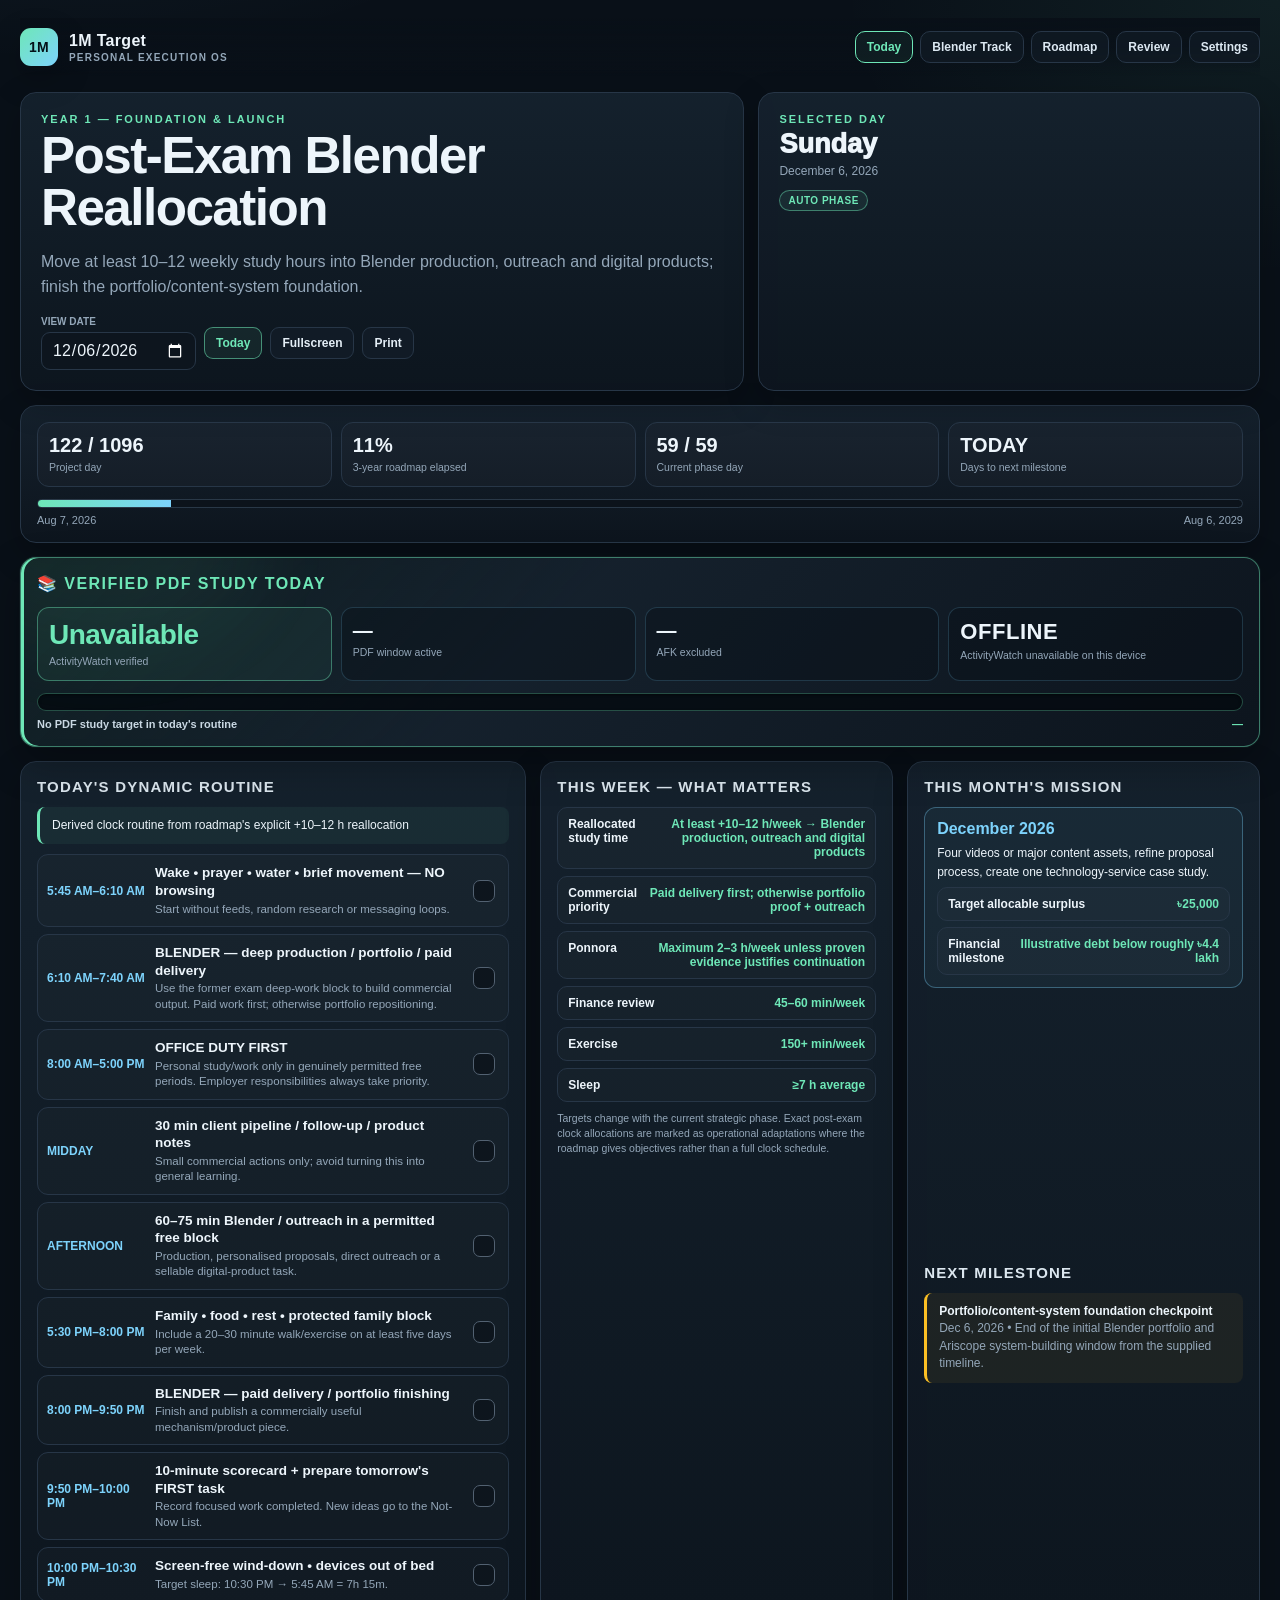
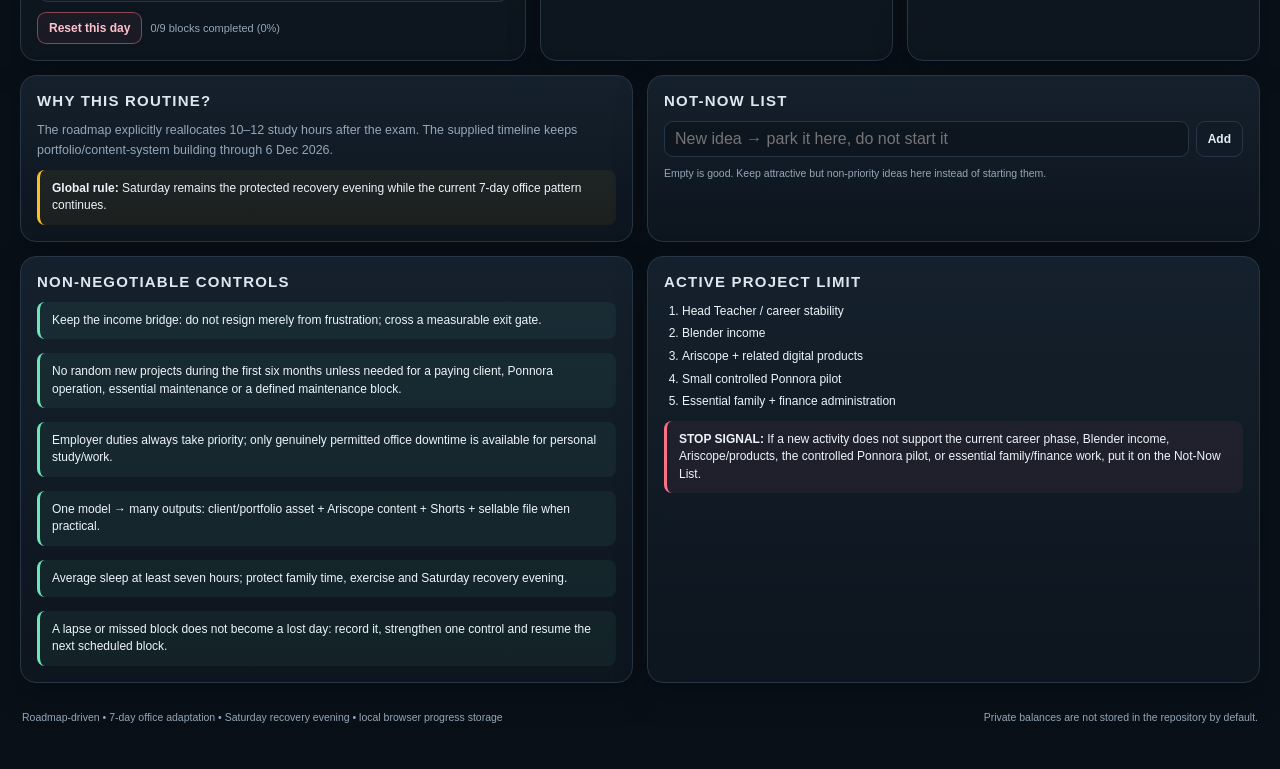
==== commit 2cac4e73: "Update index.html" ====
--- a/index.html
+++ b/index.html
@@ -59,7 +59,7 @@
 
     <div class="kpi">
       <b id="pdfRawTime">—</b>
-      <span>PDF tab open</span>
+      <span>PDF window active</span>
     </div>
 
     <div class="kpi">
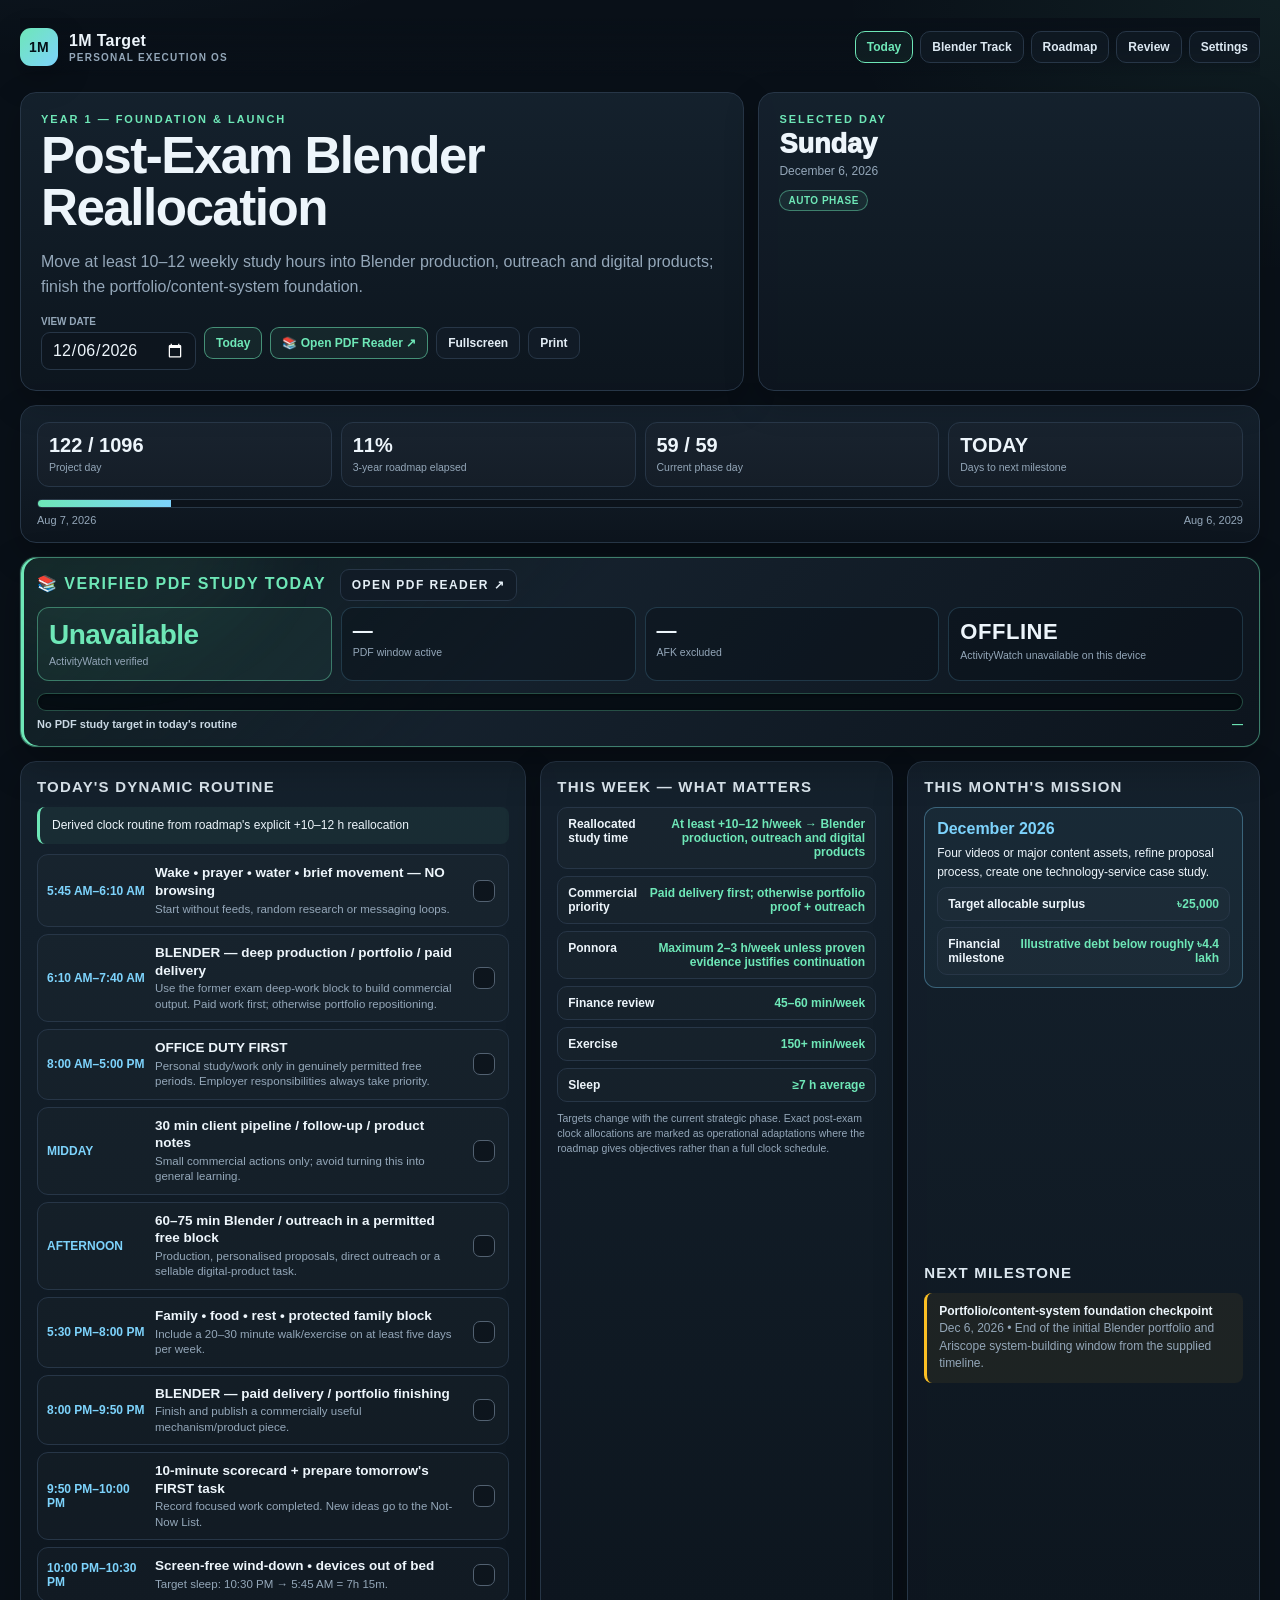
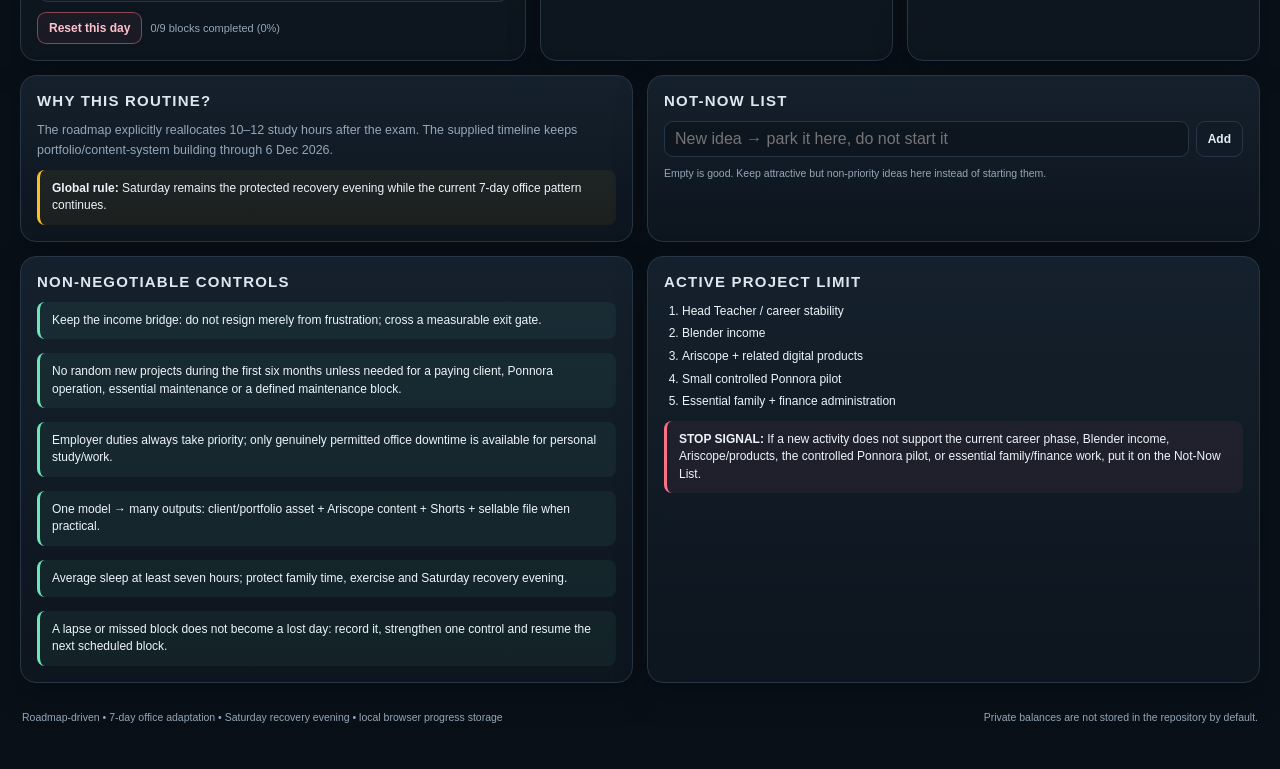
==== commit 29173291: "Add files via upload" ====
--- a/index.html
+++ b/index.html
@@ -26,6 +26,7 @@
       <div class="controls">
         <label class="field"><span class="muted" style="font-size:10px;font-weight:800">VIEW DATE</span><input type="date" id="viewDate"></label>
         <button class="btn primary" id="todayBtn">Today</button>
+        <a class="btn primary" id="pdfReaderLink" href="http://127.0.0.1:8765/" target="_blank" rel="noopener">📚 Open PDF Reader ↗</a>
         <button class="btn" id="fullscreenBtn">Fullscreen</button>
         <button class="btn" onclick="window.print()">Print</button>
       </div>
@@ -49,7 +50,7 @@
   </section>
 
   <section class="card" id="pdfReadingCard" style="margin-bottom:14px">
-  <h2>📚 Verified PDF Study Today</h2>
+  <h2>📚 Verified PDF Study Today <a class="btn" id="pdfReaderLink2" href="http://127.0.0.1:8765/" target="_blank" rel="noopener" style="margin-left:8px;font-size:12px">Open PDF Reader ↗</a></h2>
 
   <div class="kpis">
     <div class="kpi">
@@ -169,5 +170,6 @@
 <script src="js/phase-engine.js"></script>
 <script src="js/routine-engine.js"></script>
 <script src="js/app.js"></script>
+<script>(function(){var c=(window.OneMDefaults&&window.OneMDefaults.pdfReader)||{};if(!c.url)return;["pdfReaderLink","pdfReaderLink2"].forEach(function(id){var a=document.getElementById(id);if(a)a.href=c.url;});})();</script>
 </body>
 </html>
